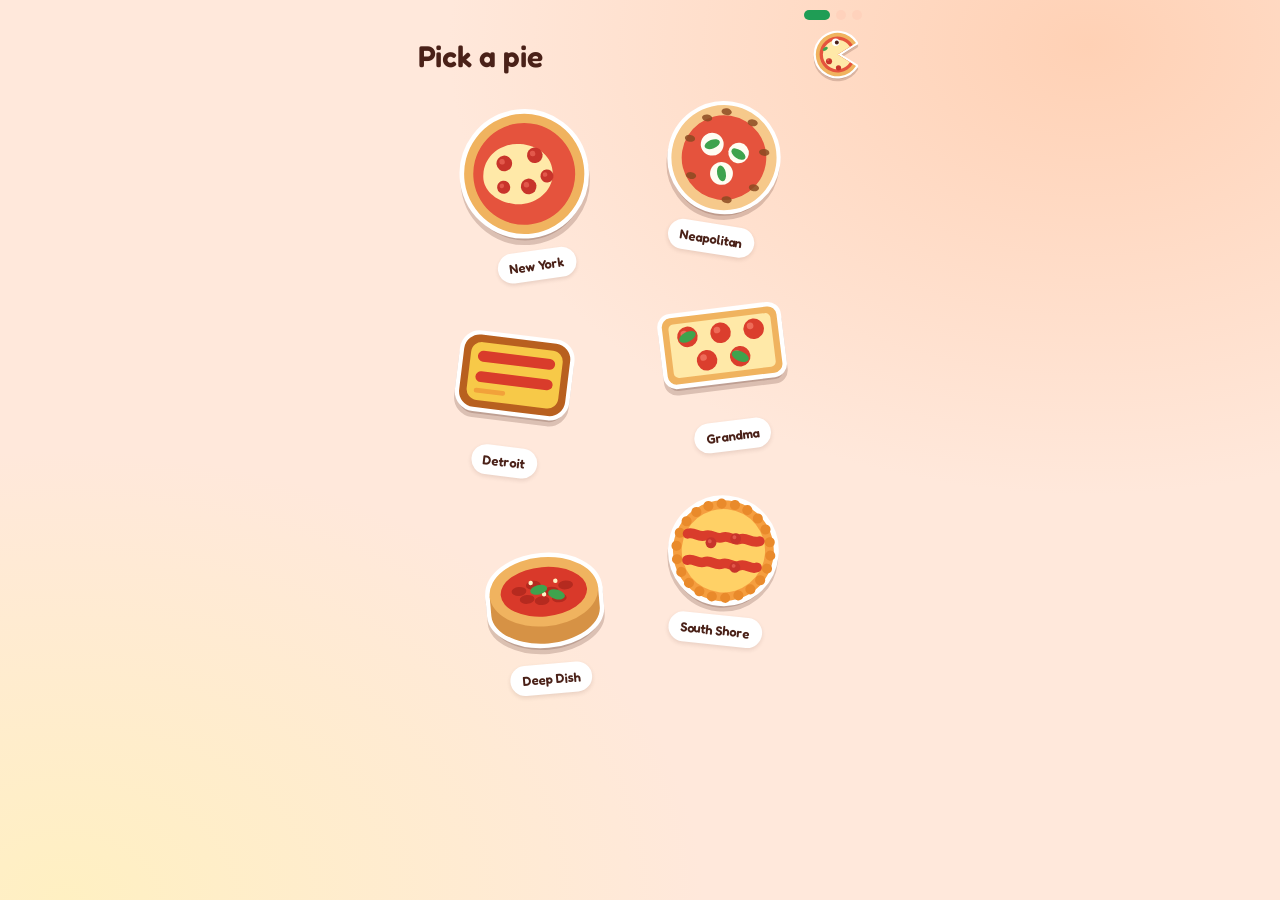
==== app/index.html @ 5227f6b6 "Move site to repo root; use pizzabuddy.io Co-Authored-By: Claude Sonnet 5.5 <noreply@anthropic.com>" ====
<!doctype html>
<html lang="en">
  <head>
    <meta charset="utf-8" />
    <meta httpEquiv="X-UA-Compatible" content="IE=edge" />
    <meta name="viewport" content="width=device-width, initial-scale=1, shrink-to-fit=no" />
    <title>Pizza Buddy</title>
    <!-- The `react-native-web` recommended style reset: https://necolas.github.io/react-native-web/docs/setup/#root-element -->
    <style id="expo-reset">
      /* These styles make the body full-height */
      html,
      body {
        height: 100%;
      }
      /* These styles disable body scrolling if you are using <ScrollView> */
      body {
        overflow: hidden;
      }
      /* These styles make the root element full-height */
      #root {
        display: flex;
        height: 100%;
        flex: 1;
      }
    </style>
  <meta name="theme-color" content="#FFE8DB">
<meta name="description" content="Exact dough and topping weights for home pizza.">
<link rel="icon" href="/app/favicon.ico"/></head>

  <body>
    <!-- Use static rendering with Expo Router to support running without JavaScript. -->
    <noscript> You need to enable JavaScript to run this app. </noscript>
    <!-- The root element for your Expo app. -->
    <div id="root"></div>
  <script src="/app/_expo/static/js/web/index-becad6eb2ba828e8af5379267862a5f7.js" defer></script>
</body>
</html>
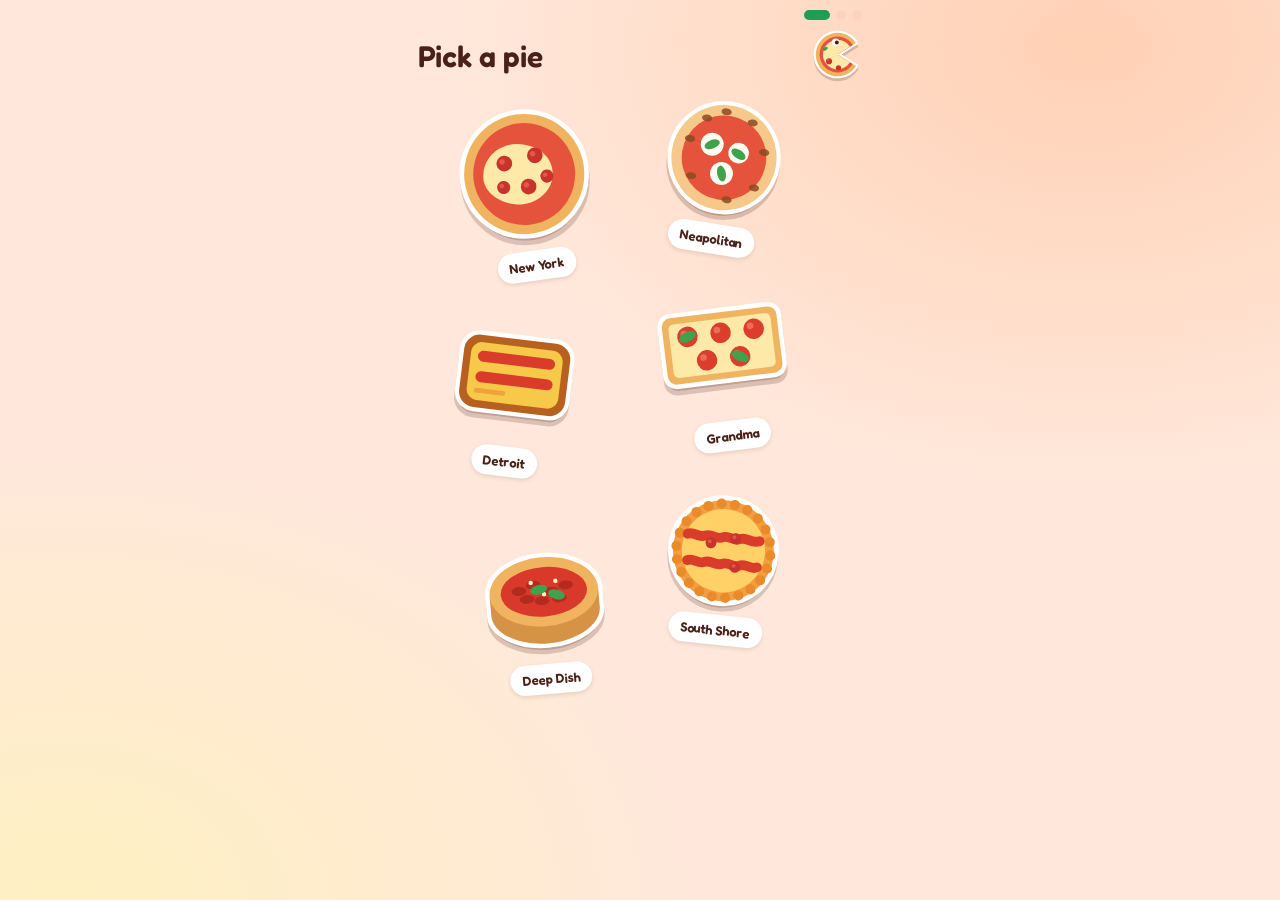
==== commit 87677338: "Add sitemap, robots, social tags, app touch icon Co-Authored-By: Claude Sonnet 5.5 <noreply@anthropi" ====
--- a/app/index.html
+++ b/app/index.html
@@ -24,8 +24,8 @@
       }
     </style>
   <meta name="theme-color" content="#FFE8DB">
-<meta name="description" content="Exact dough and topping weights for home pizza.">
-<link rel="icon" href="/app/favicon.ico"/></head>
+
+<link rel="icon" href="/app/favicon.ico"/><link rel="apple-touch-icon" href="/assets/apple-touch-icon-180.png"/><meta property="og:title" content="Pizza Buddy Calculator"><meta property="og:description" content="Exact dough and topping weights for home pizza."><meta property="og:image" content="https://pizzabuddy.io/assets/social-og-1200x630.png"><meta property="og:url" content="https://pizzabuddy.io/app/"><link rel="canonical" href="https://pizzabuddy.io/app/"></head>
 
   <body>
     <!-- Use static rendering with Expo Router to support running without JavaScript. -->
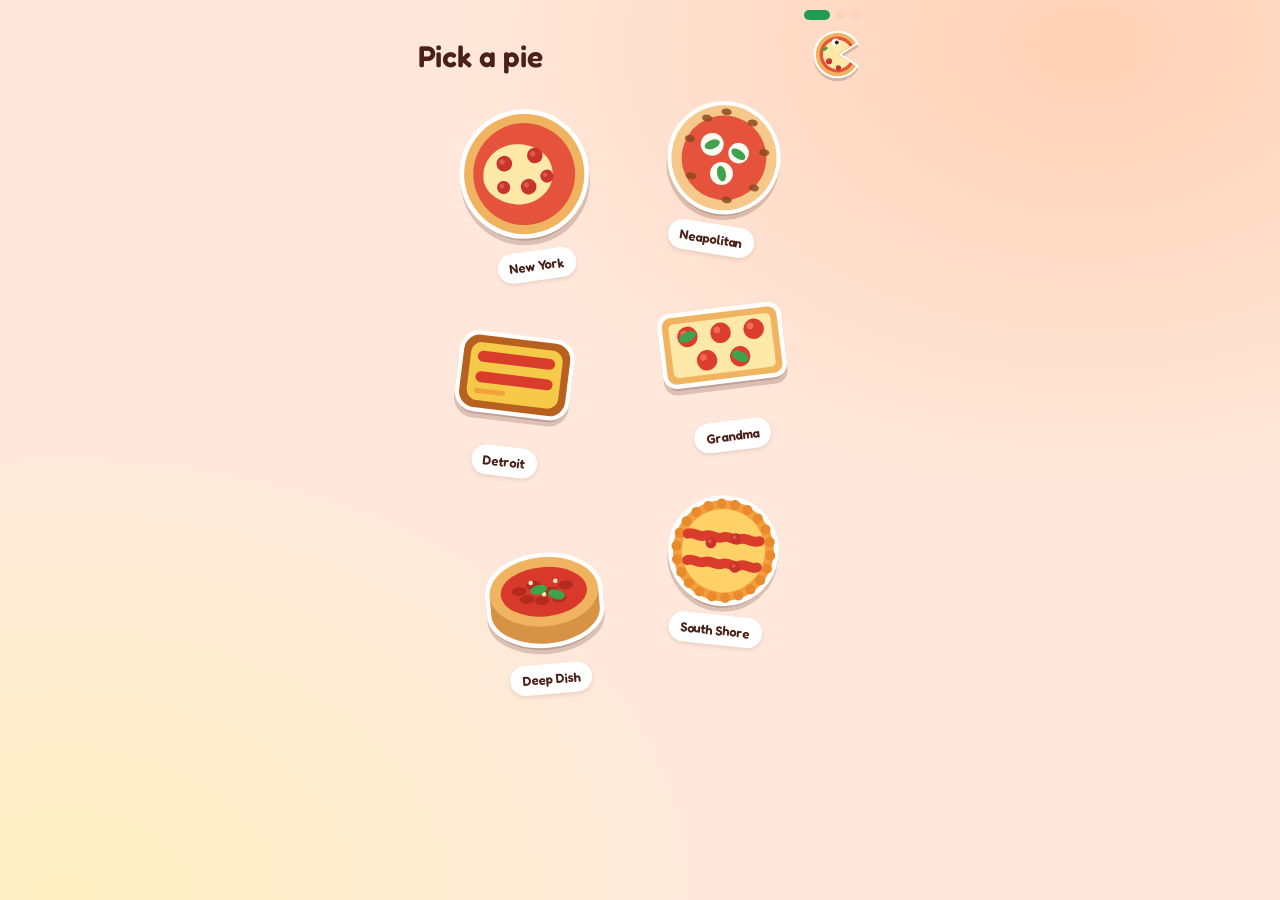
==== commit eb348756: "Add Google Analytics (G-6YEZPTC8D3); update privacy policy Co-Authored-By: Claude Sonnet 5.5 <norepl" ====
--- a/app/index.html
+++ b/app/index.html
@@ -25,7 +25,7 @@
     </style>
   <meta name="theme-color" content="#FFE8DB">
 
-<link rel="icon" href="/app/favicon.ico"/><link rel="apple-touch-icon" href="/assets/apple-touch-icon-180.png"/><meta property="og:title" content="Pizza Buddy Calculator"><meta property="og:description" content="Exact dough and topping weights for home pizza."><meta property="og:image" content="https://pizzabuddy.io/assets/social-og-1200x630.png"><meta property="og:url" content="https://pizzabuddy.io/app/"><link rel="canonical" href="https://pizzabuddy.io/app/"></head>
+<link rel="icon" href="/app/favicon.ico"/><link rel="apple-touch-icon" href="/assets/apple-touch-icon-180.png"/><meta property="og:title" content="Pizza Buddy Calculator"><meta property="og:description" content="Exact dough and topping weights for home pizza."><meta property="og:image" content="https://pizzabuddy.io/assets/social-og-1200x630.png"><meta property="og:url" content="https://pizzabuddy.io/app/"><link rel="canonical" href="https://pizzabuddy.io/app/"><!-- Google tag (gtag.js) --><script async src="https://www.googletagmanager.com/gtag/js?id=G-6YEZPTC8D3"></script><script>window.dataLayer=window.dataLayer||[];function gtag(){dataLayer.push(arguments);}gtag("js",new Date());gtag("config","G-6YEZPTC8D3");</script></head>
 
   <body>
     <!-- Use static rendering with Expo Router to support running without JavaScript. -->
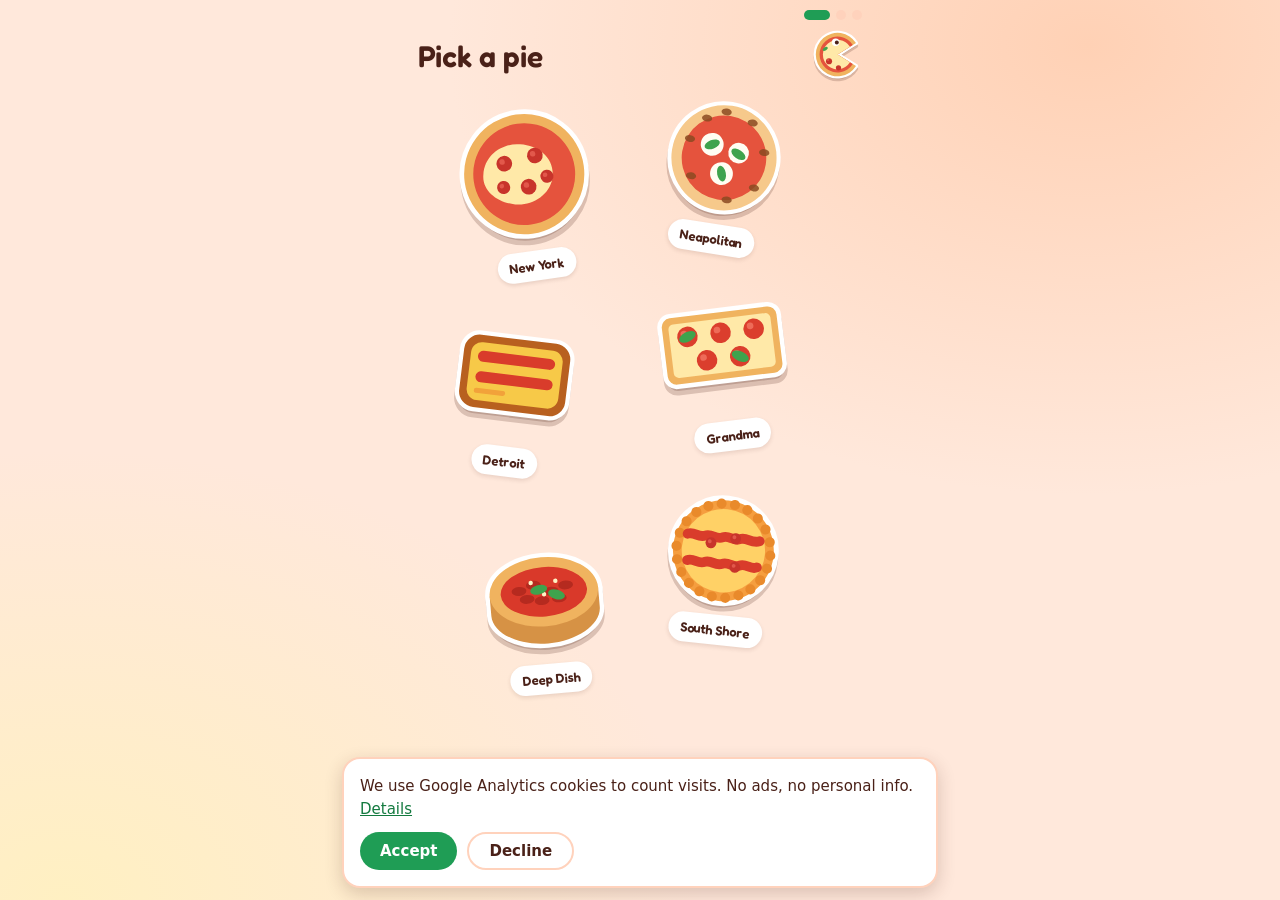
==== commit a85cfdc3: "Add consent banner, support page, JSON-LD, loading placeholder Co-Authored-By: Claude Sonnet 5.5 <no" ====
--- a/app/index.html
+++ b/app/index.html
@@ -25,13 +25,13 @@
     </style>
   <meta name="theme-color" content="#FFE8DB">
 
-<link rel="icon" href="/app/favicon.ico"/><link rel="apple-touch-icon" href="/assets/apple-touch-icon-180.png"/><meta property="og:title" content="Pizza Buddy Calculator"><meta property="og:description" content="Exact dough and topping weights for home pizza."><meta property="og:image" content="https://pizzabuddy.io/assets/social-og-1200x630.png"><meta property="og:url" content="https://pizzabuddy.io/app/"><link rel="canonical" href="https://pizzabuddy.io/app/"><!-- Google tag (gtag.js) --><script async src="https://www.googletagmanager.com/gtag/js?id=G-6YEZPTC8D3"></script><script>window.dataLayer=window.dataLayer||[];function gtag(){dataLayer.push(arguments);}gtag("js",new Date());gtag("config","G-6YEZPTC8D3");</script></head>
+<link rel="icon" href="/app/favicon.ico"/><link rel="apple-touch-icon" href="/assets/apple-touch-icon-180.png"/><meta property="og:title" content="Pizza Buddy Calculator"><meta property="og:description" content="Exact dough and topping weights for home pizza."><meta property="og:image" content="https://pizzabuddy.io/assets/social-og-1200x630.png"><meta property="og:url" content="https://pizzabuddy.io/app/"><link rel="canonical" href="https://pizzabuddy.io/app/"><!-- Google tag (gtag.js) --><script async src="https://www.googletagmanager.com/gtag/js?id=G-6YEZPTC8D3"></script><script>window.dataLayer=window.dataLayer||[];function gtag(){dataLayer.push(arguments);}gtag("consent","default",{analytics_storage:"denied",ad_storage:"denied",ad_user_data:"denied",ad_personalization:"denied"});try{if(localStorage.getItem("pb-consent")==="granted")gtag("consent","update",{analytics_storage:"granted"})}catch(e){}gtag("js",new Date());gtag("config","G-6YEZPTC8D3");</script><script src="/consent.js" defer></script></head>
 
   <body>
     <!-- Use static rendering with Expo Router to support running without JavaScript. -->
     <noscript> You need to enable JavaScript to run this app. </noscript>
     <!-- The root element for your Expo app. -->
-    <div id="root"></div>
+    <div id="root"><p style="font:600 20px system-ui;color:#4A2118;margin:auto">Loading Pizza Buddy&hellip;</p></div>
   <script src="/app/_expo/static/js/web/index-becad6eb2ba828e8af5379267862a5f7.js" defer></script>
 </body>
 </html>
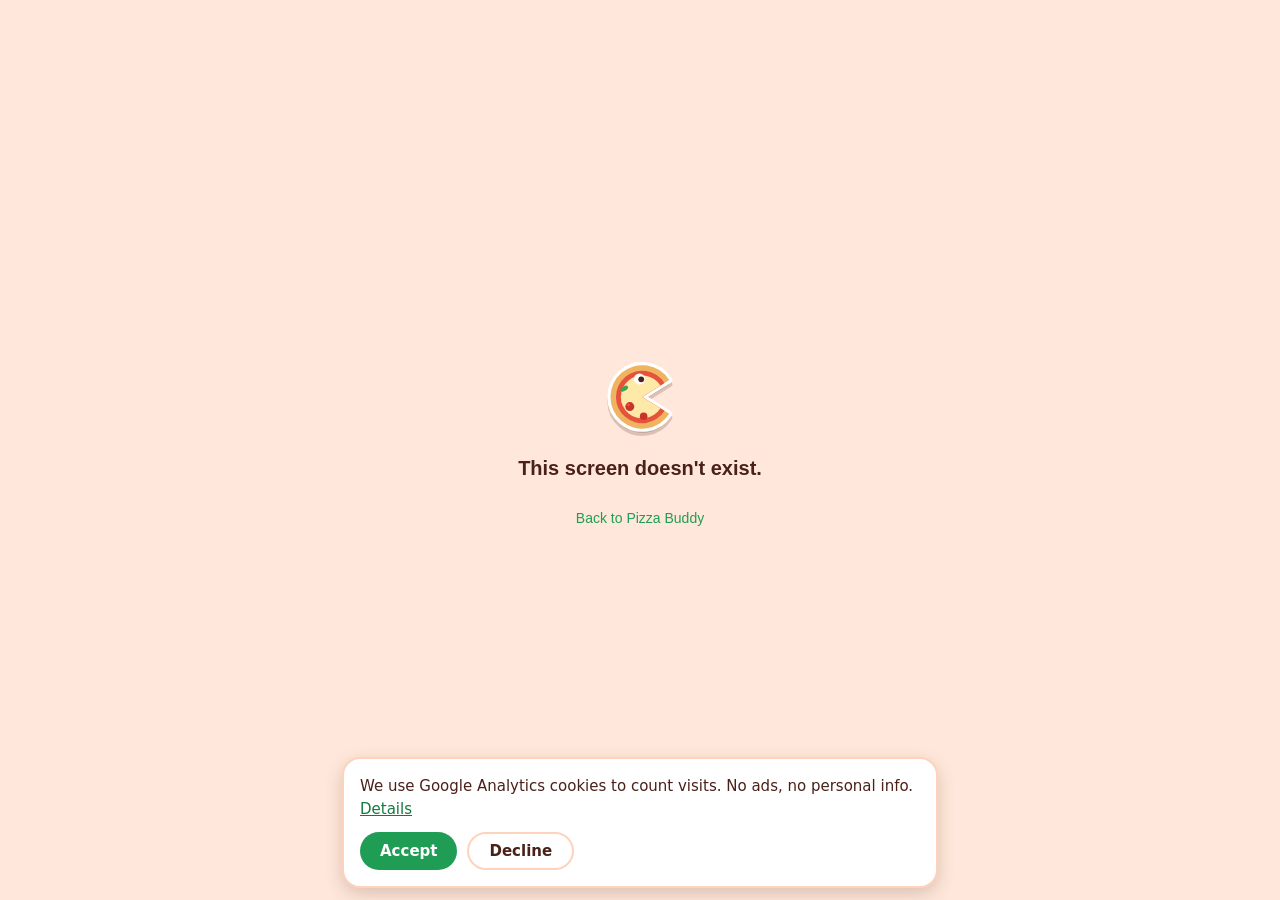
==== commit d073b465: "Update web app export (affiliate links, analytics consent) Co-Authored-By: Claude Sonnet 5.5 <norepl" ====
--- a/app/index.html
+++ b/app/index.html
@@ -1,4 +1,4 @@
-<!doctype html>
+<!DOCTYPE html>
 <html lang="en">
   <head>
     <meta charset="utf-8" />
@@ -23,15 +23,15 @@
         flex: 1;
       }
     </style>
-  <meta name="theme-color" content="#FFE8DB">
-
-<link rel="icon" href="/app/favicon.ico"/><link rel="apple-touch-icon" href="/assets/apple-touch-icon-180.png"/><meta property="og:title" content="Pizza Buddy Calculator"><meta property="og:description" content="Exact dough and topping weights for home pizza."><meta property="og:image" content="https://pizzabuddy.io/assets/social-og-1200x630.png"><meta property="og:url" content="https://pizzabuddy.io/app/"><link rel="canonical" href="https://pizzabuddy.io/app/"><!-- Google tag (gtag.js) --><script async src="https://www.googletagmanager.com/gtag/js?id=G-6YEZPTC8D3"></script><script>window.dataLayer=window.dataLayer||[];function gtag(){dataLayer.push(arguments);}gtag("consent","default",{analytics_storage:"denied",ad_storage:"denied",ad_user_data:"denied",ad_personalization:"denied"});try{if(localStorage.getItem("pb-consent")==="granted")gtag("consent","update",{analytics_storage:"granted"})}catch(e){}gtag("js",new Date());gtag("config","G-6YEZPTC8D3");</script><script src="/consent.js" defer></script></head>
+  <link rel="icon" href="/app/favicon.ico"/><meta name="theme-color" content="#FFE8DB"><meta name="description" content="Exact dough and topping weights for home pizza."><link rel="apple-touch-icon" href="/assets/apple-touch-icon-180.png"><script async src="https://www.googletagmanager.com/gtag/js?id=G-6YEZPTC8D3"></script><script>window.dataLayer=window.dataLayer||[];function gtag(){dataLayer.push(arguments);}gtag("consent","default",{analytics_storage:"denied",ad_storage:"denied",ad_user_data:"denied",ad_personalization:"denied"});try{if(localStorage.getItem("pb-consent")==="granted")gtag("consent","update",{analytics_storage:"granted"})}catch(e){}gtag("js",new Date());gtag("config","G-6YEZPTC8D3");</script><script src="/consent.js" defer></script></head>
 
   <body>
     <!-- Use static rendering with Expo Router to support running without JavaScript. -->
-    <noscript> You need to enable JavaScript to run this app. </noscript>
+    <noscript>
+      You need to enable JavaScript to run this app.
+    </noscript>
     <!-- The root element for your Expo app. -->
     <div id="root"><p style="font:600 20px system-ui;color:#4A2118;margin:auto">Loading Pizza Buddy&hellip;</p></div>
-  <script src="/app/_expo/static/js/web/index-becad6eb2ba828e8af5379267862a5f7.js" defer></script>
+  <script src="/app/_expo/static/js/web/entry-c9f198d9ef800826645e13140988bb1c.js" defer></script>
 </body>
 </html>
